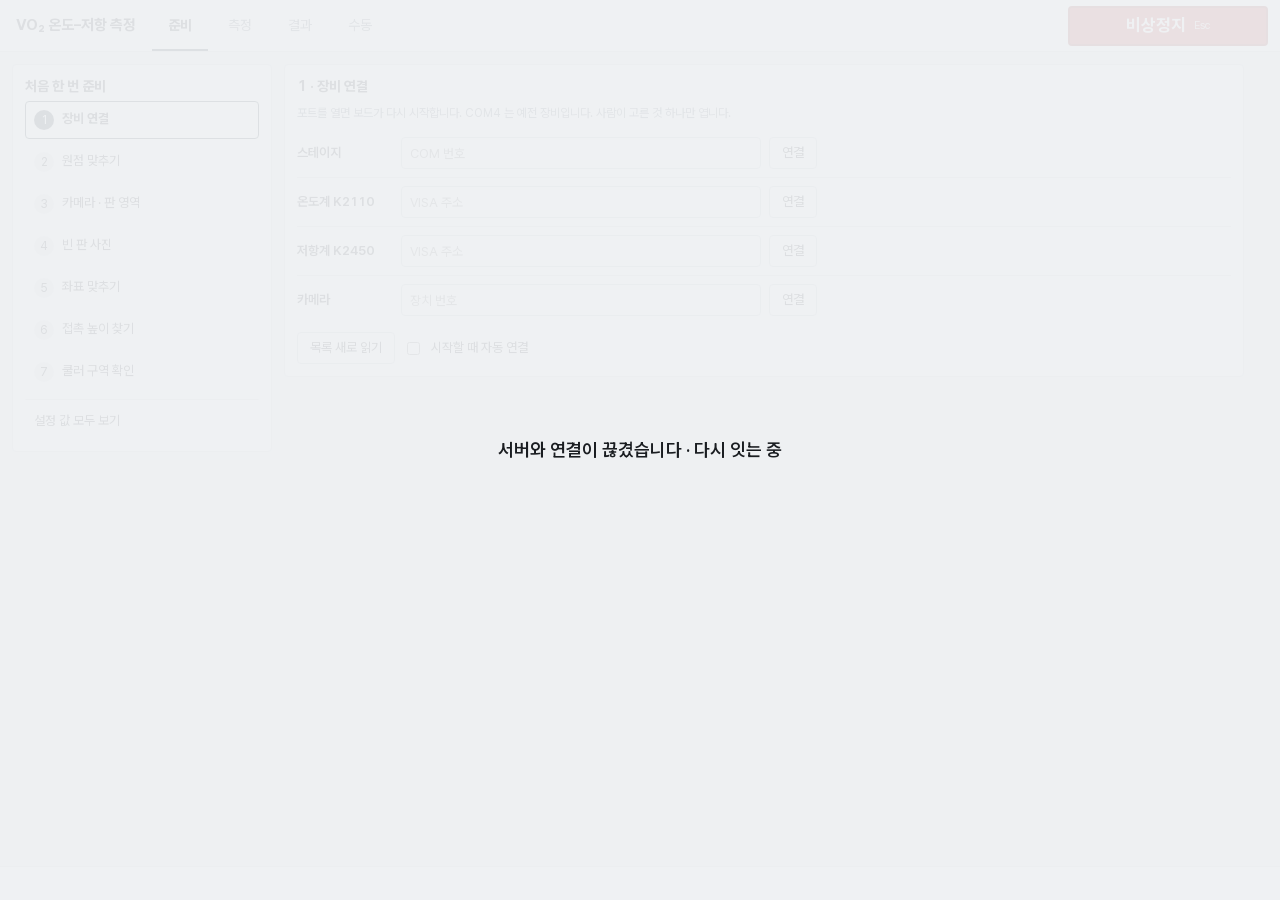
==== ui/index.html @ 4ef0f6b4 "v3 3단계 C: 측정 - 샘플별 이동 · 접촉 · 냉각 · 가열(히트건 한 번 켜고 끔) · 냉각 · 저장, 건너뛰기 · 끝나면 멈춤 · 중지 · 이어서 · 다시 넣기, 한계(v" ====
<!doctype html>
<html lang="ko">
<head>
<meta charset="utf-8">
<title>VO₂ 온도–저항 측정</title>
<meta name="viewport" content="width=device-width, initial-scale=1">
<link rel="stylesheet" href="/ui/app.css">
</head>
<body>
<div id="app">
  <header id="top">
    <div class="brand">VO₂ 온도–저항 측정</div>
    <nav id="tabs">
      <button class="tab on" data-tab="prep">준비</button>
      <button class="tab" data-tab="measure">측정</button>
      <button class="tab" data-tab="results">결과</button>
      <button class="tab" data-tab="manual">수동</button>
    </nav>
    <button id="estop" type="button">비상정지<small>Esc</small></button>
  </header>

  <main id="main">
    <section id="tab-prep" class="pane"></section>
    <section id="tab-measure" class="pane hidden"></section>
    <section id="tab-results" class="pane hidden"></section>
    <section id="tab-manual" class="pane hidden"></section>
  </main>

  <div id="alarms"></div>
  <footer id="status"></footer>
  <div id="toast" class="hidden"></div>
  <div id="offline" class="hidden">서버와 연결이 끊겼습니다 · 다시 잇는 중</div>
  <div id="dlg" class="hidden"></div>
</div>
<script src="/ui/core.js"></script>
<script src="/ui/jog.js"></script>
<script src="/ui/graph.js"></script>
<script src="/ui/prep.js"></script>
<script src="/ui/manual.js"></script>
<script src="/ui/measure.js"></script>
<script src="/ui/results.js"></script>
<script src="/ui/settings.js"></script>
<script src="/ui/app.js"></script>
</body>
</html>
---- ui/app.css ----
/* 샘플 자동 측정 v3 화면. 기준 크기 1280×740(페이지 스크롤 없음). 글꼴은 Pretendard(오프라인 - ui/fonts). 장식 없음.
   규칙: 간격은 4 · 8 · 12 · 16px 만. 패널 안쪽 12px · 패널 사이 12px. 패널 제목 14px 굵게 · 본문 13px · 설명 12px.
   버튼 · 입력 · 숫자 칸은 창이 커져도 늘어나지 않는다. 늘어나는 것은 사진 · 그래프 · 기록 목록 · 표뿐이다(.fill).
   패널은 내용 높이만큼만(위에서부터 채움). 사진 밖 남는 자리는 패널 바탕색 그대로다. */
@font-face { font-family: "Pretendard"; src: url("/ui/fonts/PretendardVariable.woff2") format("woff2-variations"); font-weight: 100 900; font-display: swap; }
:root {
  --bg: #EEF0F2; --panel: #FFFFFF; --line: #D5D9DE; --ink: #1A1D21; --ink2: #5B636D; --btn-line: #C4CAD1; --dark: #1F2A37;
  --ok-dot: #1F9D5C; --ok-ink: #146C43; --warn-bg: #FFF1CC; --warn-ink: #7A4F00; --warn-dot: #D99A00; --err-ink: #B42318; --err-bg: #FDECEA; --off-dot: #9AA1A9;
  --estop: #C62828; --estop-line: #8E1B16;
}
* { box-sizing: border-box; }
html, body { margin: 0; height: 100%; overflow: hidden; background: var(--bg); color: var(--ink);
  font-family: "Pretendard", "맑은 고딕", "Malgun Gothic", sans-serif; font-size: 13px; line-height: 1.4; font-variant-numeric: tabular-nums; }
.hidden { display: none !important; }
button, input, select { font: inherit; color: inherit; }
.small { font-size: 12px; color: var(--ink2); }
.mono { font-family: Consolas, "맑은 고딕", monospace; }
.nowrap { white-space: nowrap; overflow: hidden; text-overflow: ellipsis; min-width: 0; }

#app { display: grid; grid-template-rows: 52px minmax(0, 1fr) auto 34px; height: 100vh; min-width: 1280px; position: relative; }

/* ---- 위 띠 ---- */
#top { display: flex; align-items: center; gap: 16px; padding: 0 12px 0 16px; background: #fff; border-bottom: 1px solid var(--line); }
.brand { font-size: 15px; font-weight: 700; white-space: nowrap; }
#tabs { display: flex; gap: 4px; align-self: stretch; }
.tab { border: 0; border-top: 2px solid transparent; border-bottom: 2px solid transparent; background: none; padding: 0 16px; font-size: 14px; color: var(--ink2); cursor: pointer; }
.tab.on { font-weight: 700; color: var(--ink); border-bottom-color: var(--dark); }
#estop { margin-left: auto; width: 200px; height: 40px; background: var(--estop); border: 2px solid var(--estop-line); color: #fff; font-size: 17px; font-weight: 700;
  border-radius: 4px; cursor: pointer; display: flex; align-items: center; justify-content: center; gap: 8px; flex: none; }
#estop small { font-size: 11px; font-weight: 400; opacity: .85; }

/* ---- 본문: 탭마다 칸(열)을 정한다. 패널은 내용 높이만큼만, 늘어나는 것만 .fill ---- */
#main { position: relative; min-height: 0; }
.pane { position: absolute; inset: 0; padding: 12px; display: flex; gap: 12px; align-items: flex-start; min-height: 0; overflow: hidden; }
.later { margin: auto; color: var(--ink2); font-size: 14px; }
.panel { background: var(--panel); border: 1px solid var(--line); border-radius: 4px; padding: 12px; display: flex; flex-direction: column; gap: 8px; min-height: 0; min-width: 0; }
.panel > h3, .panel h3 { margin: 0; font-size: 14px; font-weight: 700; flex: none; }
.panel > * { flex: none; }
.panel > .fill { flex: 1 1 0; min-height: 0; }
.fill { align-self: stretch; }
.col { display: flex; flex-direction: column; gap: 12px; min-height: 0; min-width: 0; }
.row { display: flex; align-items: center; gap: 8px; flex: none; }
.row.wrap { flex-wrap: wrap; }
.row.top { align-items: flex-start; }
.grow { flex: 1; min-width: 0; }
.sp { flex: 1; }                                  /* 줄 안에서 남는 폭을 먹는 빈 칸(버튼은 늘어나지 않는다) */

/* ---- 버튼 · 입력(내용에 맞는 폭 - 늘어나지 않는다) ---- */
.btn { height: 32px; padding: 0 12px; background: #fff; border: 1px solid var(--btn-line); border-radius: 4px; cursor: pointer; white-space: nowrap; flex: none; }
.btn:hover:not(:disabled) { border-color: var(--dark); }
.btn.on { background: var(--dark); border-color: var(--dark); color: #fff; }
.btn:disabled, .btn.dis { color: #9AA1A9; background: #F5F6F7; cursor: not-allowed; }
.btn.sm { height: 24px; padding: 0 8px; font-size: 12px; }
input[type=text], input[type=number], select { height: 32px; padding: 0 8px; border: 1px solid var(--btn-line); border-radius: 4px; background: #fff; min-width: 0; flex: none; }
input:disabled { background: #F5F6F7; color: #9AA1A9; }
input.num { width: 64px; text-align: right; }
input.addr { width: 360px; }
input.name { width: 120px; }
label.chk { display: inline-flex; align-items: center; gap: 8px; flex: none; }

/* ---- 상태 표시(점 + 글자). 상태색은 여기에만 쓴다 ---- */
.dot { display: inline-block; width: 8px; height: 8px; border-radius: 4px; background: var(--off-dot); flex: none; }
.dot.ok { background: var(--ok-dot); } .dot.warn { background: var(--warn-dot); } .dot.err { background: var(--err-ink); } .dot.off { background: var(--off-dot); }
.st-ok { color: var(--ok-ink); } .st-warn { color: var(--warn-ink); background: var(--warn-bg); padding: 0 4px; border-radius: 4px; } .st-err { color: var(--err-ink); }
.why { font-size: 12px; color: var(--ink2); }

/* ---- 아래 상태줄 · 경보 띠 ---- */
#status { display: flex; align-items: center; gap: 16px; padding: 0 12px; background: #fff; border-top: 1px solid var(--line); font-size: 12px; white-space: nowrap; overflow: hidden; }
#status .item { display: inline-flex; align-items: center; gap: 8px; }
#status .safety { margin-left: auto; color: var(--ink2); }
#alarms { display: flex; flex-direction: column; }
.alarm { display: flex; align-items: center; gap: 12px; min-height: 32px; padding: 4px 12px; border-top: 1px solid var(--line); }
.alarm.경보 { background: var(--err-bg); color: var(--err-ink); font-weight: 600; }
.alarm.주의 { background: var(--warn-bg); color: var(--warn-ink); }

/* ---- 알림 · 연결 끊김 · 창 ---- */
#toast { position: absolute; left: 50%; bottom: 76px; transform: translateX(-50%); background: #fff; border: 1px solid var(--line); border-radius: 4px; padding: 4px 12px; font-size: 12px; color: var(--ink); z-index: 20; max-width: 760px; }
#offline { position: absolute; inset: 0; background: rgba(238, 240, 242, .92); display: flex; align-items: center; justify-content: center; font-size: 18px; font-weight: 600; z-index: 100; }
#dlg { position: absolute; inset: 0; background: rgba(26, 29, 33, .35); display: flex; align-items: center; justify-content: center; z-index: 50; }
#dlg .box { background: #fff; border: 1px solid var(--line); border-radius: 4px; padding: 16px; width: 420px; max-height: 90%; overflow-y: auto; display: flex; flex-direction: column; gap: 12px; }
#dlg h3 { margin: 0; font-size: 14px; }
.form { display: grid; grid-template-columns: 180px max-content; gap: 8px; align-items: center; }
.form .row { justify-content: flex-end; grid-column: 1 / -1; }
.form h4 { grid-column: 1 / -1; margin: 4px 0 0; font-size: 12px; color: var(--ink2); font-weight: 600; }
.form input[type=number] { width: 96px; text-align: right; }
.form input[type=text] { width: 200px; }

/* ---- 사진 칸: 비율을 지켜 칸에 맞춘다(크기는 JS 가 정한다). 남는 자리는 패널 바탕색 ---- */
.photo-box { position: relative; min-width: 0; min-height: 0; overflow: hidden; }
.photo-in { position: absolute; left: 0; top: 0; }
.photo-in img { width: 100%; height: 100%; display: block; user-select: none; -webkit-user-drag: none; }
.photo-in svg { position: absolute; inset: 0; width: 100%; height: 100%; overflow: visible; }
.photo-note { position: absolute; left: 0; top: 0; padding: 8px 0; color: var(--ink2); }

/* ---- 이동(조그) 부품: 수동 탭과 준비 단계가 같이 쓴다 ---- */
.jog { display: flex; flex-direction: column; gap: 8px; }
.steps { display: flex; gap: 4px; align-items: center; }
.steps .btn { padding: 0 12px; min-width: 44px; }
.jog-body { display: flex; gap: 16px; align-items: flex-start; }
.pad { display: grid; grid-template-columns: repeat(3, 56px); grid-template-rows: repeat(3, 36px); gap: 4px; }
.pad .btn { width: 56px; height: 36px; padding: 0; }
.pad .u { grid-column: 2; grid-row: 1; } .pad .l { grid-column: 1; grid-row: 2; } .pad .r { grid-column: 3; grid-row: 2; } .pad .d { grid-column: 2; grid-row: 3; }
.zcol { display: flex; flex-direction: column; gap: 4px; }
.zcol .btn { width: 128px; height: 36px; padding: 0; }

/* ---- 준비 탭: 왼쪽 단계 목록 260px 고정 · 오른쪽 내용은 최대 960px(사진이 있는 단계는 사진이 남는 폭을 가져간다) ---- */
#prep-list { width: 260px; flex: none; gap: 4px; max-height: 100%; overflow-y: auto; }
.step { display: flex; align-items: flex-start; gap: 8px; padding: 8px; border-radius: 4px; cursor: pointer; border: 1px solid transparent; }
.step:hover { background: #F5F6F7; }
.step.on { border-color: var(--dark); }
.step.on .t { font-weight: 700; }
.step .no { width: 20px; height: 20px; border-radius: 10px; background: #E6E9EC; text-align: center; line-height: 20px; font-size: 12px; flex: none; }
.step.on .no { background: var(--dark); color: #fff; }
.step .txt { min-width: 0; flex: 1; }
.step .sub { font-size: 12px; color: var(--ink2); overflow: hidden; text-overflow: ellipsis; white-space: nowrap; }
.step .done { color: var(--ok-ink); flex: none; }
.step.link { border-top: 1px solid var(--line); border-radius: 0; margin-top: 4px; padding-top: 12px; }
#prep-main { flex: 1; min-width: 0; align-self: stretch; display: flex; min-height: 0; }
.prep-panel { max-width: 960px; width: 100%; align-self: flex-start; max-height: 100%; overflow-y: auto; }
.prep-panel.photo { max-width: none; align-self: stretch; overflow: hidden; }
.split { display: grid; grid-template-columns: minmax(440px, 1fr) 400px; gap: 12px; min-height: 0; }
.split > .photo-box { min-height: 440px; align-self: stretch; }
.split > .ctl { display: flex; flex-direction: column; gap: 12px; min-width: 0; min-height: 0; overflow-y: auto; }
.grp { display: flex; flex-direction: column; gap: 8px; min-width: 0; }
.grp h4 { margin: 0; font-size: 13px; font-weight: 700; }
.ctl .grp { padding-top: 12px; border-top: 1px solid var(--line); }
.ctl .grp:first-child { padding-top: 0; border-top: 0; }
.two { display: grid; grid-template-columns: repeat(2, minmax(0, 460px)); gap: 16px; padding-top: 12px; border-top: 1px solid var(--line); }
.axname { width: 48px; flex: none; }
.photo-in { touch-action: none; }
.mag { position: absolute; top: 8px; right: 8px; width: 200px; height: 200px; background: #fff no-repeat center / 200px 200px; border: 1px solid var(--dark); border-radius: 4px; pointer-events: none; }
.mag.left { right: auto; left: 8px; }
.mag .cross-h { position: absolute; left: 0; right: 0; top: 50%; height: 1px; background: var(--dark); }
.mag .cross-v { position: absolute; top: 0; bottom: 0; left: 50%; width: 1px; background: var(--dark); }
.exlist { display: flex; flex-direction: column; gap: 4px; }
.cgrid { display: grid; grid-template-columns: repeat(3, 96px); gap: 4px; }
.btn.ccell { width: 96px; height: 64px; padding: 0; font-size: 14px; }
.fakebox { display: flex; flex-direction: column; align-items: flex-start; gap: 8px; margin-top: 4px; padding-top: 12px; border-top: 1px solid var(--line); }
.devrow { display: grid; grid-template-columns: 96px 360px max-content minmax(0, 1fr); gap: 8px; align-items: center; padding: 8px 0; border-top: 1px solid var(--line); }
.devrow:first-of-type { border-top: 0; }
.devrow .name { font-weight: 600; }
.devrow .resp { font-size: 12px; color: var(--ink2); min-width: 0; overflow: hidden; text-overflow: ellipsis; white-space: nowrap; }
.devrow .stt { display: flex; align-items: center; gap: 8px; }

/* ---- 수동 탭: 왼쪽(카메라 · 이동) 440~640 / 가운데(수동 측정 · 릴레이 시험) 400 고정 / 오른쪽(직접 명령) 나머지(340 이상) ---- */
#tab-manual { display: grid; grid-template-columns: minmax(440px, 640px) 400px minmax(340px, 1fr); grid-template-rows: minmax(0, 1fr); align-items: start; }
#man-left { align-self: stretch; }
#man-cam { flex: 0 1 auto; }
#man-move { flex: none; }
#preview-box { aspect-ratio: 4 / 3; width: 100%; flex: 0 1 auto; min-height: 120px; }
.big { font-size: 22px; font-weight: 700; width: 150px; flex: none; }
.reading { display: flex; align-items: center; gap: 12px; }
.reading .lbl { width: 88px; color: var(--ink2); font-size: 12px; flex: none; }
.relays { display: grid; grid-template-columns: repeat(3, 96px); gap: 4px; }
.relays .btn { width: 96px; height: 40px; padding: 0; }
#man-right { align-self: stretch; }
#cmd-log { overflow-y: auto; background: #F7F8F9; border: 1px solid var(--line); border-radius: 4px; padding: 8px; font-family: Consolas, "맑은 고딕", monospace; font-size: 12px; white-space: pre-wrap; word-break: break-all; }
#cmd-log .tx { color: var(--ink2); } #cmd-log .rx { color: var(--ink); } #cmd-log .er { color: var(--err-ink); }
.quick { display: flex; flex-wrap: wrap; gap: 4px; }
.quick .btn { height: 28px; font-size: 12px; padding: 0 8px; }
#man-right select { width: 160px; }

/* ---- 측정 탭: 왼쪽 "판"(사진 + 순서 표, 남는 폭을 가져간다) / 오른쪽 "샘플"(440~560px) ---- */
#tab-measure { display: grid; grid-template-columns: minmax(732px, 1fr) minmax(440px, 560px); grid-template-rows: minmax(0, 1fr); }
.plate-body { display: flex; gap: 12px; align-items: flex-start; min-width: 0; overflow: hidden; }
.plate-photo { flex: none; cursor: pointer; }
.order { flex: 0 1 300px; min-width: 240px; display: flex; flex-direction: column; gap: 8px; min-height: 0; }
.order > .fill { flex: 1 1 0; min-height: 0; }
.tscroll { overflow-y: auto; border: 1px solid var(--line); border-radius: 4px; }
table.tb { width: 100%; border-collapse: collapse; font-size: 13px; }
table.tb th { position: sticky; top: 0; background: #F5F6F7; text-align: left; font-weight: 600; font-size: 12px; color: var(--ink2); padding: 4px 8px; border-bottom: 1px solid var(--line); white-space: nowrap; }
table.tb td { padding: 4px 8px; border-bottom: 1px solid #ECEEF0; white-space: nowrap; overflow: hidden; text-overflow: ellipsis; max-width: 160px; }
table.tb td.num, table.tb th.num { text-align: right; }
table.tb tr { cursor: pointer; }
table.tb tr:hover td { background: #F7F8F9; }
table.tb tr.sel td { background: #E9EDF1; font-weight: 600; }
table.tb tr.out td { color: #9AA1A9; }
table.tb td.ord { width: 40px; color: var(--ink2); }
table.tb td input.name { height: 24px; width: 96px; }
.gate a { color: var(--ink); font-weight: 600; }
.band { display: grid; grid-template-columns: repeat(6, 1fr); gap: 4px; }
.band .cell { position: relative; height: 24px; border: 1px solid var(--line); border-radius: 4px; overflow: hidden; display: flex; align-items: center; justify-content: center; font-size: 12px; color: var(--ink2); background: #fff; }
.band .cell i { position: absolute; left: 0; top: 0; bottom: 0; width: 0; background: #D5DBE2; }
.band .cell span { position: relative; }
.band .cell.done { color: var(--ink); }
.band .cell.now { border-color: var(--dark); color: var(--ink); font-weight: 700; }
.line1 { min-height: 18px; }
.vals { display: grid; grid-template-columns: 1fr 1fr; gap: 8px; }
.vals > div { display: flex; flex-direction: column; gap: 4px; }
.val { font-size: 26px; font-weight: 700; line-height: 1.2; }
.gwrap { position: relative; min-height: 120px; }
.graph { position: absolute; inset: 0; display: flex; flex-direction: column; gap: 4px; }
.g-read { flex: none; height: 16px; font-size: 12px; color: var(--ink2); white-space: nowrap; overflow: hidden; text-overflow: ellipsis; }
.g-box { flex: 1 1 0; min-height: 0; min-width: 0; overflow: hidden; }
.g-box svg { display: block; }
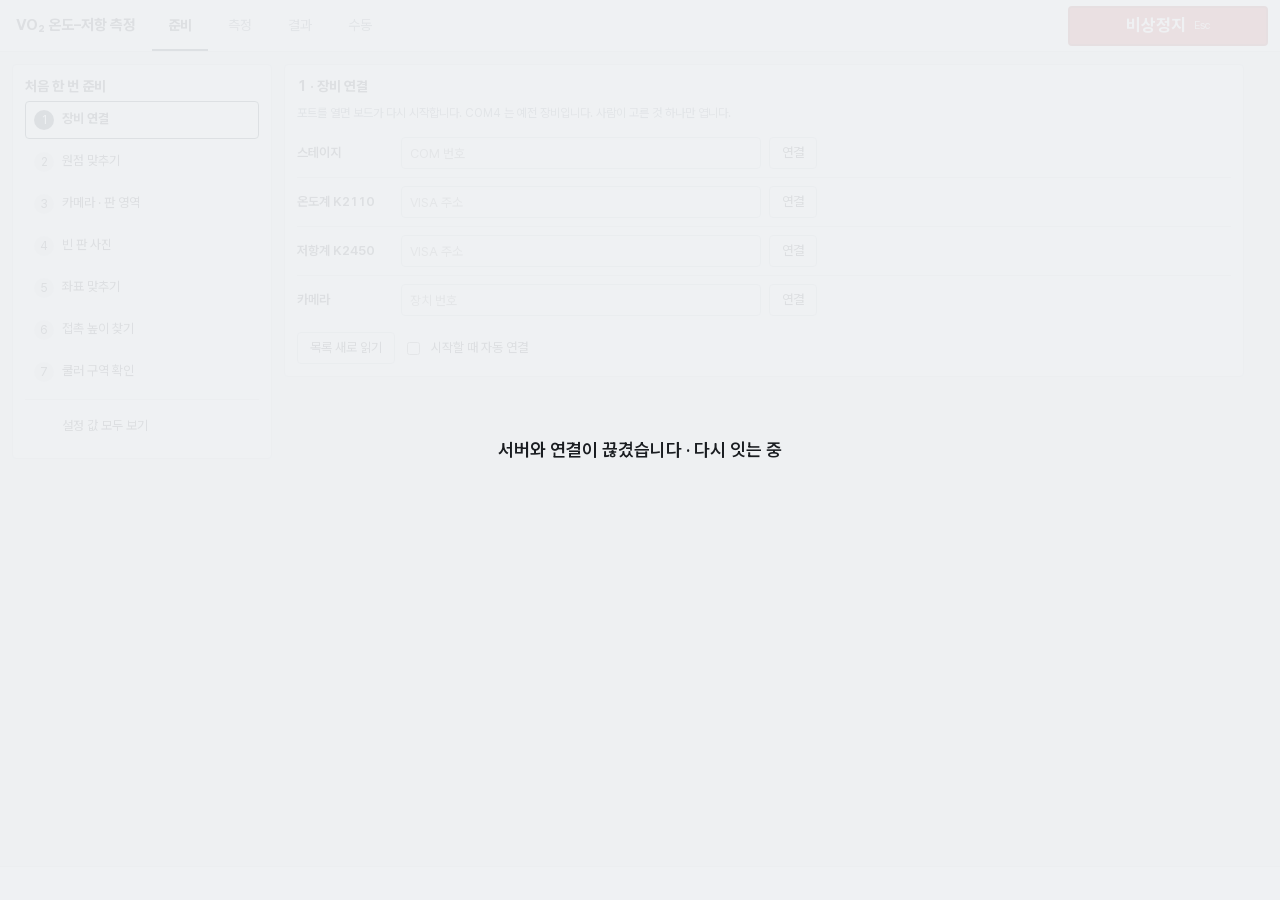
==== commit 6e60014b: "v3 화면 확인에서 나온 것 고침: 그래프 이름표 · 측정 탭 따라가기와 칸 폭 · 조건 창 · 다시 잰 파일 이름 · 준비 탭 배치 · 수동 탭 보정 보기 · 결과 탭 · 비상정" ====
--- a/ui/index.html
+++ b/ui/index.html
@@ -4,6 +4,7 @@
 <meta charset="utf-8">
 <title>VO₂ 온도–저항 측정</title>
 <meta name="viewport" content="width=device-width, initial-scale=1">
+<link rel="icon" href="data:,">
 <link rel="stylesheet" href="/ui/app.css">
 </head>
 <body>
--- a/ui/app.css
+++ b/ui/app.css
@@ -42,6 +42,7 @@
 .row { display: flex; align-items: center; gap: 8px; flex: none; }
 .row.wrap { flex-wrap: wrap; }
 .row.top { align-items: flex-start; }
+.row.hd { min-height: 32px; }                     /* 패널 제목 줄: 버튼이 생기거나 없어져도 높이가 같다 */
 .grow { flex: 1; min-width: 0; }
 .sp { flex: 1; }                                  /* 줄 안에서 남는 폭을 먹는 빈 칸(버튼은 늘어나지 않는다) */
 
@@ -63,6 +64,7 @@
 .dot.ok { background: var(--ok-dot); } .dot.warn { background: var(--warn-dot); } .dot.err { background: var(--err-ink); } .dot.off { background: var(--off-dot); }
 .st-ok { color: var(--ok-ink); } .st-warn { color: var(--warn-ink); background: var(--warn-bg); padding: 0 4px; border-radius: 4px; } .st-err { color: var(--err-ink); }
 .why { font-size: 12px; color: var(--ink2); }
+.why.line { line-height: 16px; min-height: 16px; white-space: nowrap; overflow: hidden; text-overflow: ellipsis; }   /* 항상 한 줄 높이(글이 생겨도 아래가 밀리지 않는다) */
 
 /* ---- 아래 상태줄 · 경보 띠 ---- */
 #status { display: flex; align-items: center; gap: 16px; padding: 0 12px; background: #fff; border-top: 1px solid var(--line); font-size: 12px; white-space: nowrap; overflow: hidden; }
@@ -77,13 +79,19 @@
 #toast { position: absolute; left: 50%; bottom: 76px; transform: translateX(-50%); background: #fff; border: 1px solid var(--line); border-radius: 4px; padding: 4px 12px; font-size: 12px; color: var(--ink); z-index: 20; max-width: 760px; }
 #offline { position: absolute; inset: 0; background: rgba(238, 240, 242, .92); display: flex; align-items: center; justify-content: center; font-size: 18px; font-weight: 600; z-index: 100; }
 #dlg { position: absolute; inset: 0; background: rgba(26, 29, 33, .35); display: flex; align-items: center; justify-content: center; z-index: 50; }
-#dlg .box { background: #fff; border: 1px solid var(--line); border-radius: 4px; padding: 16px; width: 420px; max-height: 90%; overflow-y: auto; display: flex; flex-direction: column; gap: 12px; }
-#dlg h3 { margin: 0; font-size: 14px; }
-.form { display: grid; grid-template-columns: 180px max-content; gap: 8px; align-items: center; }
-.form .row { justify-content: flex-end; grid-column: 1 / -1; }
+/* 창: 높이는 화면 높이 − 80px 까지. 넘치면 내용(.dlg-body)만 안에서 스크롤하고, 아래 버튼 줄(.dlg-foot)은 항상 보인다 */
+#dlg .box { background: #fff; border: 1px solid var(--line); border-radius: 4px; padding: 16px; min-width: 320px; max-width: calc(100% - 32px); max-height: calc(100vh - 80px);
+  display: flex; flex-direction: column; gap: 12px; overflow: hidden; }
+#dlg h3 { margin: 0; font-size: 14px; flex: none; }
+.dlg-body { flex: 0 1 auto; min-height: 0; overflow-y: auto; }
+.dlg-foot { flex: none; display: flex; justify-content: flex-end; gap: 8px; padding-top: 12px; border-top: 1px solid var(--line); }
+.form { display: grid; grid-template-columns: 180px max-content; gap: 8px; align-items: center; align-content: start; }
 .form h4 { grid-column: 1 / -1; margin: 4px 0 0; font-size: 12px; color: var(--ink2); font-weight: 600; }
+.form h4:first-child { margin-top: 0; }
 .form input[type=number] { width: 96px; text-align: right; }
-.form input[type=text] { width: 200px; }
+.form input[type=text] { width: 240px; }
+.form2 { display: grid; grid-template-columns: max-content max-content; gap: 16px; align-items: start; }      /* 두 칸짜리 창 */
+.form2 > .form + .form { padding-left: 16px; border-left: 1px solid var(--line); }
 
 /* ---- 사진 칸: 비율을 지켜 칸에 맞춘다(크기는 JS 가 정한다). 남는 자리는 패널 바탕색 ---- */
 .photo-box { position: relative; min-width: 0; min-height: 0; overflow: hidden; }
@@ -114,13 +122,21 @@
 .step .txt { min-width: 0; flex: 1; }
 .step .sub { font-size: 12px; color: var(--ink2); overflow: hidden; text-overflow: ellipsis; white-space: nowrap; }
 .step .done { color: var(--ok-ink); flex: none; }
-.step.link { border-top: 1px solid var(--line); border-radius: 0; margin-top: 4px; padding-top: 12px; }
+.step .no.blank, .step.on .no.blank { background: none; }          /* 번호 없는 항목(설정 값 모두 보기): 글 자리와 고른 모양은 단계 항목과 같다 */
+.sep { border-top: 1px solid var(--line); margin: 4px 0; }
 #prep-main { flex: 1; min-width: 0; align-self: stretch; display: flex; min-height: 0; }
 .prep-panel { max-width: 960px; width: 100%; align-self: flex-start; max-height: 100%; overflow-y: auto; }
 .prep-panel.photo { max-width: none; align-self: stretch; overflow: hidden; }
-.split { display: grid; grid-template-columns: minmax(440px, 1fr) 400px; gap: 12px; min-height: 0; }
-.split > .photo-box { min-height: 440px; align-self: stretch; }
-.split > .ctl { display: flex; flex-direction: column; gap: 12px; min-width: 0; min-height: 0; overflow-y: auto; }
+/* 사진 + 조작 칸: 조작 칸(400px)은 사진 바로 오른쪽(16px). 사진 칸의 폭은 JS(photoSplit)가 "사진이 차지하는 폭"으로 정한다.
+   조작 칸이 화면 높이를 넘치면 그 칸 안에서만 스크롤한다. 남는 자리는 조작 칸 오른쪽(패널 바탕색). */
+.split { display: flex; gap: 16px; align-items: stretch; min-height: 0; min-width: 0; }
+.split > .photo-box { flex: none; width: 440px; }
+.split > .ctl { flex: none; width: 400px; display: flex; flex-direction: column; gap: 12px; min-height: 0; overflow-y: auto; padding-right: 4px; }
+.ctl > * { flex: none; }
+table.ctab { width: 240px; }                                         /* 꼭짓점 자리 표(꼭짓점 · X · Y) */
+table.ctab th { position: static; }
+table.ctab tr { cursor: default; }
+table.ctab tr:hover td { background: none; }
 .grp { display: flex; flex-direction: column; gap: 8px; min-width: 0; }
 .grp h4 { margin: 0; font-size: 13px; font-weight: 700; }
 .ctl .grp { padding-top: 12px; border-top: 1px solid var(--line); }
@@ -160,11 +176,14 @@
 .quick .btn { height: 28px; font-size: 12px; padding: 0 8px; }
 #man-right select { width: 160px; }
 
-/* ---- 측정 탭: 왼쪽 "판"(사진 + 순서 표, 남는 폭을 가져간다) / 오른쪽 "샘플"(440~560px) ---- */
-#tab-measure { display: grid; grid-template-columns: minmax(732px, 1fr) minmax(440px, 560px); grid-template-rows: minmax(0, 1fr); }
+/* ---- 측정 탭: 왼쪽 "판"은 내용에 맞춘 폭(판 사진 한 변 + 12 + 순서 표 260 + 안쪽 여백 - JS layoutPlate 가 정한다) /
+        오른쪽 "샘플"(그래프)이 남는 폭을 전부 가져간다(440px 이상) ---- */
+#tab-measure { display: grid; grid-template-columns: max-content minmax(440px, 1fr); grid-template-rows: minmax(0, 1fr); }
+#ms-left { width: 786px; }
 .plate-body { display: flex; gap: 12px; align-items: flex-start; min-width: 0; overflow: hidden; }
 .plate-photo { flex: none; cursor: pointer; }
-.order { flex: 0 1 300px; min-width: 240px; display: flex; flex-direction: column; gap: 8px; min-height: 0; }
+.order { flex: none; width: 260px; display: flex; flex-direction: column; gap: 8px; min-height: 0; }
+.gate { line-height: 16px; min-height: 16px; white-space: nowrap; overflow: hidden; text-overflow: ellipsis; }      /* 글이 없어도 한 줄 높이(사진이 밀리지 않게) */
 .order > .fill { flex: 1 1 0; min-height: 0; }
 .tscroll { overflow-y: auto; border: 1px solid var(--line); border-radius: 4px; }
 table.tb { width: 100%; border-collapse: collapse; font-size: 13px; }
@@ -186,10 +205,40 @@
 .band .cell.now { border-color: var(--dark); color: var(--ink); font-weight: 700; }
 .line1 { min-height: 18px; }
 .vals { display: grid; grid-template-columns: 1fr 1fr; gap: 8px; }
-.vals > div { display: flex; flex-direction: column; gap: 4px; }
+.vals > div { display: flex; flex-direction: column; gap: 4px; min-width: 0; }
+.vals .small { white-space: nowrap; overflow: hidden; text-overflow: ellipsis; }
 .val { font-size: 26px; font-weight: 700; line-height: 1.2; }
 .gwrap { position: relative; min-height: 120px; }
 .graph { position: absolute; inset: 0; display: flex; flex-direction: column; gap: 4px; }
 .g-read { flex: none; height: 16px; font-size: 12px; color: var(--ink2); white-space: nowrap; overflow: hidden; text-overflow: ellipsis; }
 .g-box { flex: 1 1 0; min-height: 0; min-width: 0; overflow: hidden; }
 .g-box svg { display: block; }
+
+/* ---- 결과 탭: 왼쪽 230 / 가운데(그래프 · 표, 늘어남) / 오른쪽 270 ---- */
+#tab-results { display: grid; grid-template-columns: 230px minmax(0, 1fr) 270px; grid-template-rows: minmax(0, 1fr); }
+.reclist { overflow-y: auto; border: 1px solid var(--line); border-radius: 4px; min-height: 80px; }
+.rec { padding: 4px 8px; cursor: pointer; border-bottom: 1px solid #ECEEF0; white-space: nowrap; overflow: hidden; text-overflow: ellipsis; }
+.rec:hover { background: #F7F8F9; }
+.rec.on { background: #E9EDF1; font-weight: 600; }
+.h4 { margin: 4px 0 0; font-size: 13px; font-weight: 700; }
+.picklist { display: flex; flex-direction: column; gap: 4px; max-height: 40%; overflow-y: auto; }
+.rtable { max-height: 34%; }
+.colwrap { display: flex; flex-direction: column; min-height: 0; min-width: 0; }      /* 칸: 안의 패널은 내용 높이만큼만, 화면을 넘치면 패널 안에서 스크롤 */
+.colwrap > .panel { flex: 0 1 auto; min-height: 0; overflow-y: auto; }
+#rs-right h3 { margin-top: 4px; }
+#rs-right h3:first-child { margin-top: 0; }
+.swatch { display: inline-block; width: 12px; height: 0; border-top: 2px solid var(--ink); margin-right: 4px; vertical-align: middle; flex: none; }   /* 그래프 선 색의 짧은 선 */
+.path { word-break: break-all; }
+.flist { max-height: 106px; line-height: 16px; overflow-y: auto; font-size: 12px; font-family: Consolas, "맑은 고딕", monospace; border: 1px solid var(--line); border-radius: 4px; padding: 4px 8px; }   /* 6줄 */
+.kv { display: grid; grid-template-columns: max-content 1fr; gap: 4px 12px; align-items: baseline; }
+
+/* ---- 설정 값 모두 보기 ---- */
+.setbody { display: flex; flex-direction: column; gap: 16px; }
+table.settb td { cursor: default; max-width: none; }
+table.settb tr:hover td { background: none; }
+td.setname { width: 380px; white-space: normal; }
+td.setval { width: 380px; }
+td.setunit { width: 80px; }
+input.setnum { width: 120px; text-align: right; }
+input.settext { width: 360px; }
+.vfy { margin-left: 8px; font-size: 12px; }
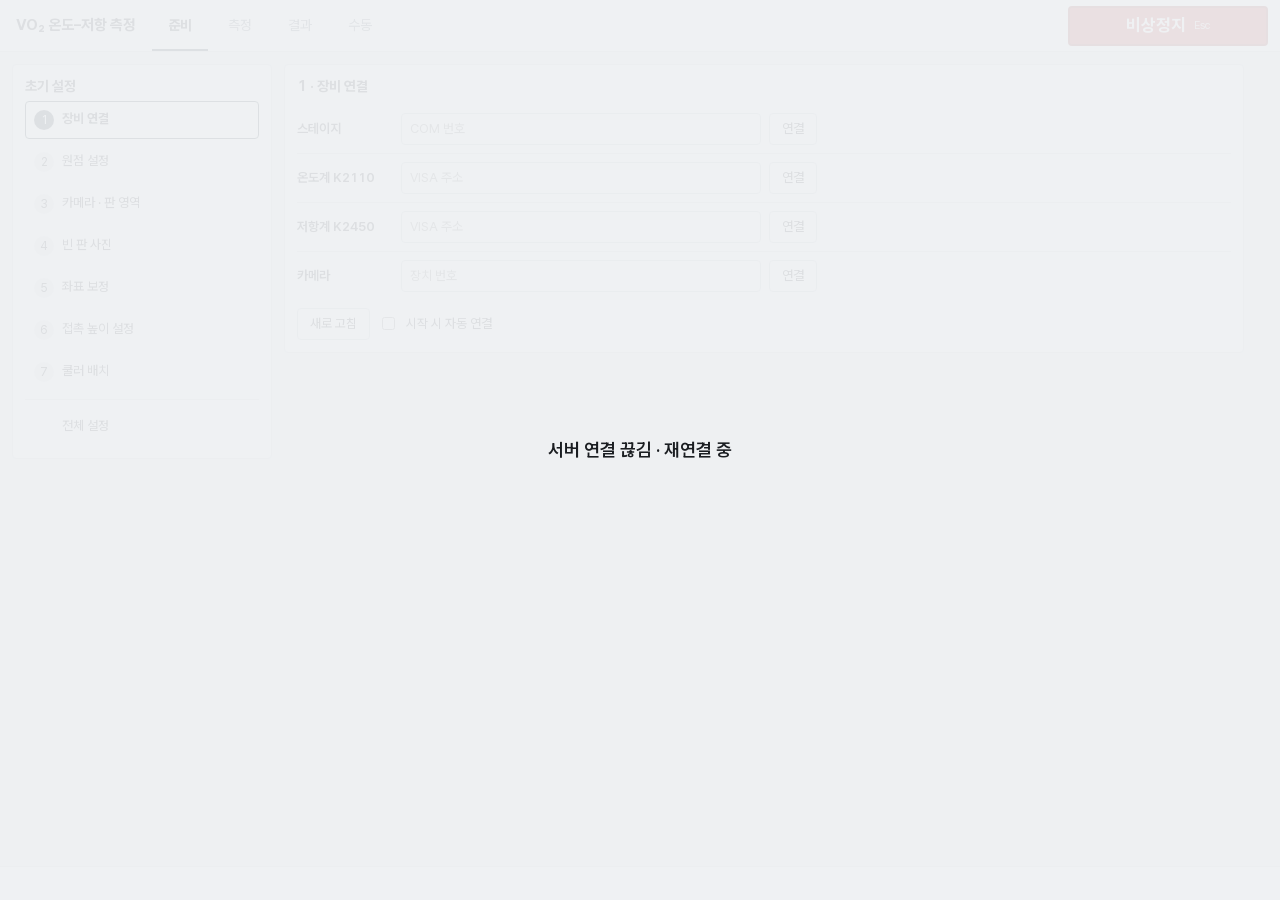
==== commit 72d9e316: "v3 화면 문구를 개조식 · 전문 용어로 통일 동작은 그대로, 글만 고쳤다(ui/*.js · app/ 의 거절 이유 · 경보 · 진행 글 · 설정 이름). - 말투: "~습니다 ·" ====
--- a/ui/index.html
+++ b/ui/index.html
@@ -30,7 +30,7 @@
   <div id="alarms"></div>
   <footer id="status"></footer>
   <div id="toast" class="hidden"></div>
-  <div id="offline" class="hidden">서버와 연결이 끊겼습니다 · 다시 잇는 중</div>
+  <div id="offline" class="hidden">서버 연결 끊김 · 재연결 중</div>
   <div id="dlg" class="hidden"></div>
 </div>
 <script src="/ui/core.js"></script>
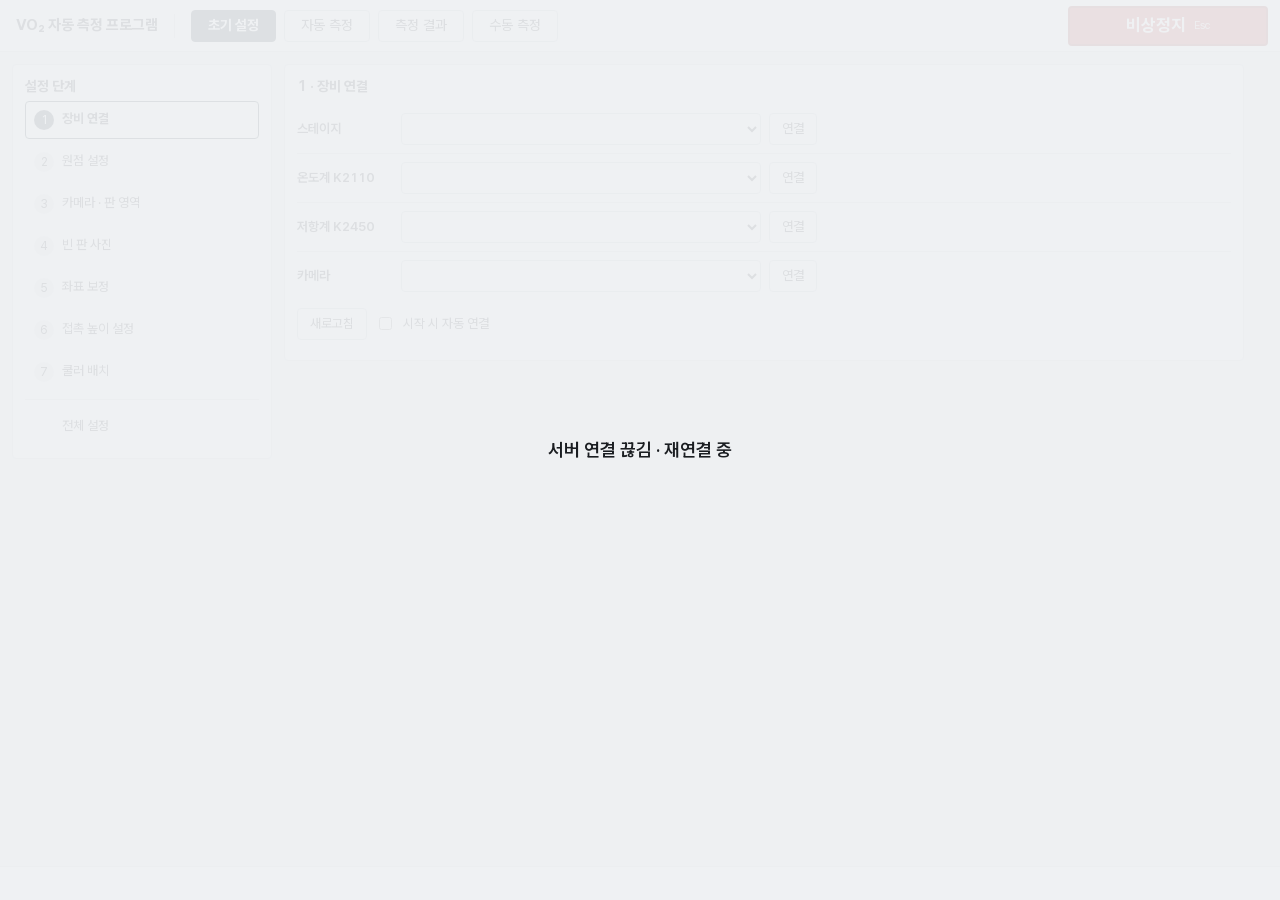
==== commit 2ea48d12: "v3 이름 · 메뉴 · 장비 선택 상자 · 설정 설명 · 비상정지 on/off 버튼 1. 프로그램 이름: 창 제목 · 왼쪽 위 제목 · README 를 "VO₂ 자동 측정 프로그램" ====
--- a/ui/index.html
+++ b/ui/index.html
@@ -2,7 +2,7 @@
 <html lang="ko">
 <head>
 <meta charset="utf-8">
-<title>VO₂ 온도–저항 측정</title>
+<title>VO₂ 자동 측정 프로그램</title>
 <meta name="viewport" content="width=device-width, initial-scale=1">
 <link rel="icon" href="data:,">
 <link rel="stylesheet" href="/ui/app.css">
@@ -10,15 +10,17 @@
 <body>
 <div id="app">
   <header id="top">
-    <div class="brand">VO₂ 온도–저항 측정</div>
+    <div class="brand">VO₂ 자동 측정 프로그램</div>
+    <span class="brand-sep"></span>
     <nav id="tabs">
-      <button class="tab on" data-tab="prep">준비</button>
-      <button class="tab" data-tab="measure">측정</button>
-      <button class="tab" data-tab="results">결과</button>
-      <button class="tab" data-tab="manual">수동</button>
+      <button class="tab on" type="button" data-tab="prep">초기 설정</button>
+      <button class="tab" type="button" data-tab="measure">자동 측정</button>
+      <button class="tab" type="button" data-tab="results">측정 결과</button>
+      <button class="tab" type="button" data-tab="manual">수동 측정</button>
     </nav>
     <button id="estop" type="button">비상정지<small>Esc</small></button>
   </header>
+  <div id="estop-band" class="hidden">비상정지 중 · 이동 · 릴레이 · 측정 불가</div>
 
   <main id="main">
     <section id="tab-prep" class="pane"></section>
@@ -32,6 +34,8 @@
   <div id="toast" class="hidden"></div>
   <div id="offline" class="hidden">서버 연결 끊김 · 재연결 중</div>
   <div id="dlg" class="hidden"></div>
+  <div id="confirm" class="hidden"></div>
+  <div id="tip" class="hidden"></div>
 </div>
 <script src="/ui/core.js"></script>
 <script src="/ui/jog.js"></script>
--- a/ui/app.css
+++ b/ui/app.css
@@ -1,4 +1,4 @@
-/* 샘플 자동 측정 v3 화면. 기준 크기 1280×740(페이지 스크롤 없음). 글꼴은 Pretendard(오프라인 - ui/fonts). 장식 없음.
+/* VO₂ 자동 측정 프로그램 화면. 기준 크기 1280×740(페이지 스크롤 없음). 글꼴은 Pretendard(오프라인 - ui/fonts). 장식 없음.
    규칙: 간격은 4 · 8 · 12 · 16px 만. 패널 안쪽 12px · 패널 사이 12px. 패널 제목 14px 굵게 · 본문 13px · 설명 12px.
    버튼 · 입력 · 숫자 칸은 창이 커져도 늘어나지 않는다. 늘어나는 것은 사진 · 그래프 · 기록 목록 · 표뿐이다(.fill).
    패널은 내용 높이만큼만(위에서부터 채움). 사진 밖 남는 자리는 패널 바탕색 그대로다. */
@@ -17,17 +17,26 @@
 .mono { font-family: Consolas, "맑은 고딕", monospace; }
 .nowrap { white-space: nowrap; overflow: hidden; text-overflow: ellipsis; min-width: 0; }
 
-#app { display: grid; grid-template-rows: 52px minmax(0, 1fr) auto 34px; height: 100vh; min-width: 1280px; position: relative; }
-
-/* ---- 위 띠 ---- */
+/* 줄: 위 띠 52 / 비상정지 띠(정지 중에만) / 본문 / 경보 띠(있을 때만) / 상태줄 34. 줄 번호를 정해 둔다(숨긴 줄이 있어도 자리가 바뀌지 않게) */
+#app { display: grid; grid-template-rows: 52px auto minmax(0, 1fr) auto 34px; height: 100vh; min-width: 1280px; position: relative; }
+#top { grid-row: 1; } #estop-band { grid-row: 2; } #main { grid-row: 3; } #alarms { grid-row: 4; } #status { grid-row: 5; }
+
+/* ---- 위 띠: 제목 | 세로 구분선 | 메뉴(버튼 모양 - 고른 메뉴는 바탕을 채운다) … 비상정지 ---- */
 #top { display: flex; align-items: center; gap: 16px; padding: 0 12px 0 16px; background: #fff; border-bottom: 1px solid var(--line); }
-.brand { font-size: 15px; font-weight: 700; white-space: nowrap; }
-#tabs { display: flex; gap: 4px; align-self: stretch; }
-.tab { border: 0; border-top: 2px solid transparent; border-bottom: 2px solid transparent; background: none; padding: 0 16px; font-size: 14px; color: var(--ink2); cursor: pointer; }
-.tab.on { font-weight: 700; color: var(--ink); border-bottom-color: var(--dark); }
+.brand { font-size: 15px; font-weight: 700; white-space: nowrap; flex: none; }
+.brand-sep { width: 1px; height: 24px; background: var(--line); flex: none; }
+#tabs { display: flex; gap: 8px; align-items: center; flex: none; }
+.tab { height: 32px; padding: 0 16px; border: 1px solid var(--btn-line); border-radius: 4px; background: #fff; font-size: 14px; color: var(--ink); cursor: pointer; white-space: nowrap; }
+.tab:hover { border-color: var(--dark); }
+.tab.on { background: var(--dark); border-color: var(--dark); color: #fff; font-weight: 700; }
+/* 비상정지 버튼: 평소 = 빨간 [비상정지 Esc] / 정지 중 = 눌린 모양의 [비상정지 중 · 해제](밝은 바탕 · 빨간 테두리 · 안쪽 그림자) */
 #estop { margin-left: auto; width: 200px; height: 40px; background: var(--estop); border: 2px solid var(--estop-line); color: #fff; font-size: 17px; font-weight: 700;
   border-radius: 4px; cursor: pointer; display: flex; align-items: center; justify-content: center; gap: 8px; flex: none; }
 #estop small { font-size: 11px; font-weight: 400; opacity: .85; }
+#estop.locked { background: var(--err-bg); color: var(--err-ink); border-color: var(--estop); font-size: 15px; box-shadow: inset 0 3px 6px rgba(142, 27, 22, .35); }
+#estop.locked.hold { color: #9AA1A9; cursor: not-allowed; }                 /* 정지 직후 2초: 해제를 받지 않는다(꺼진 모양) */
+/* 비상정지 띠: 위 띠 바로 아래(버튼 자리가 움직이지 않게). 정지 중에만 보인다 */
+#estop-band { min-height: 32px; display: flex; align-items: center; justify-content: center; padding: 4px 12px; background: var(--estop); color: #fff; font-weight: 700; font-size: 14px; }
 
 /* ---- 본문: 탭마다 칸(열)을 정한다. 패널은 내용 높이만큼만, 늘어나는 것만 .fill ---- */
 #main { position: relative; min-height: 0; }
@@ -53,9 +62,9 @@
 .btn:disabled, .btn.dis { color: #9AA1A9; background: #F5F6F7; cursor: not-allowed; }
 .btn.sm { height: 24px; padding: 0 8px; font-size: 12px; }
 input[type=text], input[type=number], select { height: 32px; padding: 0 8px; border: 1px solid var(--btn-line); border-radius: 4px; background: #fff; min-width: 0; flex: none; }
-input:disabled { background: #F5F6F7; color: #9AA1A9; }
+input:disabled, select:disabled { background: #F5F6F7; color: #9AA1A9; }
 input.num { width: 64px; text-align: right; }
-input.addr { width: 360px; }
+select.addr { width: 360px; }
 input.name { width: 120px; }
 label.chk { display: inline-flex; align-items: center; gap: 8px; flex: none; }
 
@@ -83,6 +92,17 @@
 #dlg .box { background: #fff; border: 1px solid var(--line); border-radius: 4px; padding: 16px; min-width: 320px; max-width: calc(100% - 32px); max-height: calc(100vh - 80px);
   display: flex; flex-direction: column; gap: 12px; overflow: hidden; }
 #dlg h3 { margin: 0; font-size: 14px; flex: none; }
+/* 확인 창(비상정지 해제 하나에만 쓴다): 다른 창 위에 뜬다 */
+#confirm { position: absolute; inset: 0; background: rgba(26, 29, 33, .35); display: flex; align-items: center; justify-content: center; z-index: 60; }
+#confirm .box { background: #fff; border: 1px solid var(--line); border-radius: 4px; padding: 16px; min-width: 280px; display: flex; flex-direction: column; gap: 16px; }
+#confirm h3 { margin: 0; font-size: 15px; }
+#confirm .foot { display: flex; justify-content: flex-end; gap: 8px; }
+/* 말풍선(공용): 마우스를 올리고 0.3초 뒤에 뜬다. 자리는 JS 가 화면 안으로 잡는다 */
+#tip { position: fixed; z-index: 80; max-width: 360px; padding: 8px 12px; background: var(--dark); color: #fff; border-radius: 4px; font-size: 12px; line-height: 1.5; white-space: pre-line; pointer-events: none; }
+#tip b { display: block; font-size: 13px; }
+#tip .hint { display: block; margin-top: 4px; opacity: .8; }
+.info { margin-left: 4px; color: var(--ink2); font-size: 12px; cursor: help; }
+.tipped { cursor: help; }
 .dlg-body { flex: 0 1 auto; min-height: 0; overflow-y: auto; }
 .dlg-foot { flex: none; display: flex; justify-content: flex-end; gap: 8px; padding-top: 12px; border-top: 1px solid var(--line); }
 .form { display: grid; grid-template-columns: 180px max-content; gap: 8px; align-items: center; align-content: start; }
@@ -95,12 +115,13 @@
 
 /* ---- 사진 칸: 비율을 지켜 칸에 맞춘다(크기는 JS 가 정한다). 남는 자리는 패널 바탕색 ---- */
 .photo-box { position: relative; min-width: 0; min-height: 0; overflow: hidden; }
-.photo-in { position: absolute; left: 0; top: 0; }
-.photo-in img { width: 100%; height: 100%; display: block; user-select: none; -webkit-user-drag: none; }
+/* 사진 상자: 사진이 들어갈 크기 그대로(크기는 JS) 1px 테두리 · 옅은 바탕. 사진이 없으면 안내 글이 가운데, 있으면 사진이 그 안을 채운다 */
+.photo-in { position: absolute; left: 0; top: 0; border: 1px solid var(--line); border-radius: 4px; background: #F7F8F9; }
+.photo-in img { width: 100%; height: 100%; display: block; border-radius: 3px; user-select: none; -webkit-user-drag: none; }
 .photo-in svg { position: absolute; inset: 0; width: 100%; height: 100%; overflow: visible; }
-.photo-note { position: absolute; left: 0; top: 0; padding: 8px 0; color: var(--ink2); }
-
-/* ---- 이동(조그) 부품: 수동 탭과 준비 단계가 같이 쓴다 ---- */
+.photo-note { position: absolute; inset: 0; display: flex; align-items: center; justify-content: center; text-align: center; padding: 12px; color: var(--ink2); }
+
+/* ---- 이동(조그) 부품: 수동 측정 탭과 초기 설정 단계가 같이 쓴다 ---- */
 .jog { display: flex; flex-direction: column; gap: 8px; }
 .steps { display: flex; gap: 4px; align-items: center; }
 .steps .btn { padding: 0 12px; min-width: 44px; }
@@ -108,10 +129,12 @@
 .pad { display: grid; grid-template-columns: repeat(3, 56px); grid-template-rows: repeat(3, 36px); gap: 4px; }
 .pad .btn { width: 56px; height: 36px; padding: 0; }
 .pad .u { grid-column: 2; grid-row: 1; } .pad .l { grid-column: 1; grid-row: 2; } .pad .r { grid-column: 3; grid-row: 2; } .pad .d { grid-column: 2; grid-row: 3; }
+.pad .c { grid-column: 2; grid-row: 2; }                              /* 십자 가운데: [정지] - 이동만 멈춘다 */
+.btn.stop.moving { border: 2px solid var(--estop); font-weight: 700; }   /* 이동 중에는 강조(빨강 테두리) */
 .zcol { display: flex; flex-direction: column; gap: 4px; }
 .zcol .btn { width: 128px; height: 36px; padding: 0; }
 
-/* ---- 준비 탭: 왼쪽 단계 목록 260px 고정 · 오른쪽 내용은 최대 960px(사진이 있는 단계는 사진이 남는 폭을 가져간다) ---- */
+/* ---- 초기 설정 탭: 왼쪽 단계 목록 260px 고정 · 오른쪽 내용은 최대 960px(사진이 있는 단계는 사진이 남는 폭을 가져간다) ---- */
 #prep-list { width: 260px; flex: none; gap: 4px; max-height: 100%; overflow-y: auto; }
 .step { display: flex; align-items: flex-start; gap: 8px; padding: 8px; border-radius: 4px; cursor: pointer; border: 1px solid transparent; }
 .step:hover { background: #F5F6F7; }
@@ -151,14 +174,13 @@
 .exlist { display: flex; flex-direction: column; gap: 4px; }
 .cgrid { display: grid; grid-template-columns: repeat(3, 96px); gap: 4px; }
 .btn.ccell { width: 96px; height: 64px; padding: 0; font-size: 14px; }
-.fakebox { display: flex; flex-direction: column; align-items: flex-start; gap: 8px; margin-top: 4px; padding-top: 12px; border-top: 1px solid var(--line); }
 .devrow { display: grid; grid-template-columns: 96px 360px max-content minmax(0, 1fr); gap: 8px; align-items: center; padding: 8px 0; border-top: 1px solid var(--line); }
 .devrow:first-of-type { border-top: 0; }
 .devrow .name { font-weight: 600; }
 .devrow .resp { font-size: 12px; color: var(--ink2); min-width: 0; overflow: hidden; text-overflow: ellipsis; white-space: nowrap; }
 .devrow .stt { display: flex; align-items: center; gap: 8px; }
 
-/* ---- 수동 탭: 왼쪽(카메라 · 이동) 440~640 / 가운데(수동 측정 · 릴레이 시험) 400 고정 / 오른쪽(직접 명령) 나머지(340 이상) ---- */
+/* ---- 수동 측정 탭: 왼쪽(카메라 · 이동) 440~640 / 가운데(수동 측정 · 릴레이 시험) 400 고정 / 오른쪽(직접 명령) 나머지(340 이상) ---- */
 #tab-manual { display: grid; grid-template-columns: minmax(440px, 640px) 400px minmax(340px, 1fr); grid-template-rows: minmax(0, 1fr); align-items: start; }
 #man-left { align-self: stretch; }
 #man-cam { flex: 0 1 auto; }
@@ -176,7 +198,7 @@
 .quick .btn { height: 28px; font-size: 12px; padding: 0 8px; }
 #man-right select { width: 160px; }
 
-/* ---- 측정 탭: 왼쪽 "판"은 내용에 맞춘 폭(판 사진 한 변 + 12 + 순서 표 260 + 안쪽 여백 - JS layoutPlate 가 정한다) /
+/* ---- 자동 측정 탭: 왼쪽 "판"은 내용에 맞춘 폭(판 사진 한 변 + 12 + 순서 표 260 + 안쪽 여백 - JS layoutPlate 가 정한다) /
         오른쪽 "샘플"(그래프)이 남는 폭을 전부 가져간다(440px 이상) ---- */
 #tab-measure { display: grid; grid-template-columns: max-content minmax(440px, 1fr); grid-template-rows: minmax(0, 1fr); }
 #ms-left { width: 786px; }
@@ -214,7 +236,7 @@
 .g-box { flex: 1 1 0; min-height: 0; min-width: 0; overflow: hidden; }
 .g-box svg { display: block; }
 
-/* ---- 결과 탭: 왼쪽 230 / 가운데(그래프 · 표, 늘어남) / 오른쪽 270 ---- */
+/* ---- 측정 결과 탭: 왼쪽 230 / 가운데(그래프 · 표, 늘어남) / 오른쪽 270 ---- */
 #tab-results { display: grid; grid-template-columns: 230px minmax(0, 1fr) 270px; grid-template-rows: minmax(0, 1fr); }
 .reclist { overflow-y: auto; border: 1px solid var(--line); border-radius: 4px; min-height: 80px; }
 .rec { padding: 4px 8px; cursor: pointer; border-bottom: 1px solid #ECEEF0; white-space: nowrap; overflow: hidden; text-overflow: ellipsis; }
@@ -241,4 +263,5 @@
 td.setunit { width: 80px; }
 input.setnum { width: 120px; text-align: right; }
 input.settext { width: 360px; }
+input.settext.withbtn { width: 272px; }                              /* [찾아보기] 가 옆에 붙는 폴더 칸 */
 .vfy { margin-left: 8px; font-size: 12px; }
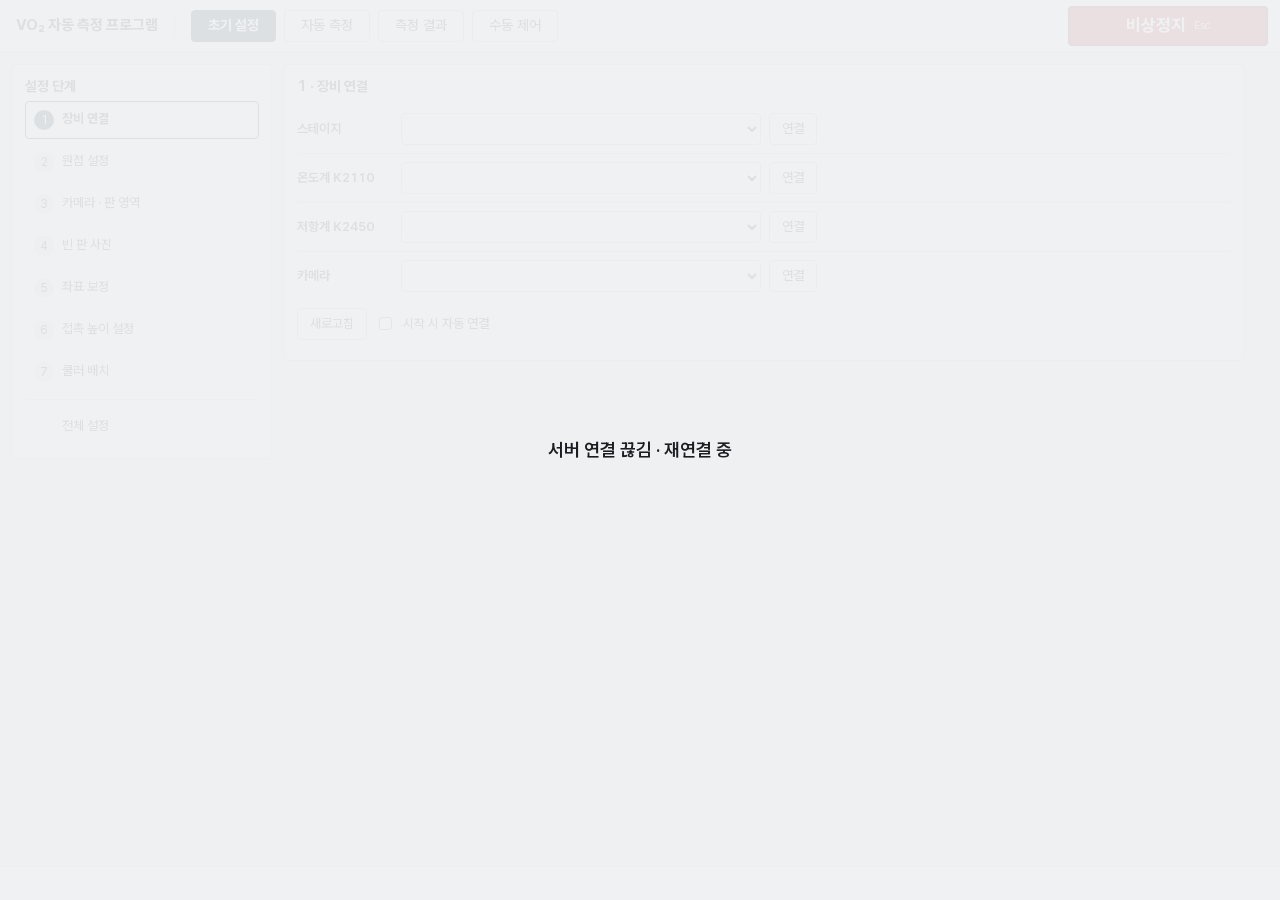
==== commit 678acab9: "v3 릴레이 배선 변경(송풍 · 열선 · 쿨러 3묶음) · 가열 속도 제어 · 수동 제어 탭 · 시험 시간 기준 - 릴레이 역할 설정: heater_fan_relay(R1) · h" ====
--- a/ui/index.html
+++ b/ui/index.html
@@ -16,7 +16,7 @@
       <button class="tab on" type="button" data-tab="prep">초기 설정</button>
       <button class="tab" type="button" data-tab="measure">자동 측정</button>
       <button class="tab" type="button" data-tab="results">측정 결과</button>
-      <button class="tab" type="button" data-tab="manual">수동 측정</button>
+      <button class="tab" type="button" data-tab="manual">수동 제어</button>
     </nav>
     <button id="estop" type="button">비상정지<small>Esc</small></button>
   </header>
--- a/ui/app.css
+++ b/ui/app.css
@@ -121,7 +121,7 @@
 .photo-in svg { position: absolute; inset: 0; width: 100%; height: 100%; overflow: visible; }
 .photo-note { position: absolute; inset: 0; display: flex; align-items: center; justify-content: center; text-align: center; padding: 12px; color: var(--ink2); }
 
-/* ---- 이동(조그) 부품: 수동 측정 탭과 초기 설정 단계가 같이 쓴다 ---- */
+/* ---- 이동(조그) 부품: 수동 제어 탭과 초기 설정 단계가 같이 쓴다 ---- */
 .jog { display: flex; flex-direction: column; gap: 8px; }
 .steps { display: flex; gap: 4px; align-items: center; }
 .steps .btn { padding: 0 12px; min-width: 44px; }
@@ -180,23 +180,28 @@
 .devrow .resp { font-size: 12px; color: var(--ink2); min-width: 0; overflow: hidden; text-overflow: ellipsis; white-space: nowrap; }
 .devrow .stt { display: flex; align-items: center; gap: 8px; }
 
-/* ---- 수동 측정 탭: 왼쪽(카메라 · 이동) 440~640 / 가운데(수동 측정 · 릴레이 시험) 400 고정 / 오른쪽(직접 명령) 나머지(340 이상) ---- */
-#tab-manual { display: grid; grid-template-columns: minmax(440px, 640px) 400px minmax(340px, 1fr); grid-template-rows: minmax(0, 1fr); align-items: start; }
+/* ---- 수동 제어 탭: 2열. 왼쪽(카메라 · 이동) 남는 폭 전부(520 이상) / 오른쪽(수동 측정 · 릴레이 시험 · 직접 명령) 460~600.
+   카메라 사진은 왼쪽 열의 남는 높이를 다 쓴다(이동 패널은 조그 옆에 좌표 이동을 놓아 낮게). 오른쪽 열이 넘치면 그 열 안에서만 스크롤 ---- */
+#tab-manual { display: grid; grid-template-columns: minmax(520px, 1fr) minmax(460px, 600px); grid-template-rows: minmax(0, 1fr); align-items: start; }
 #man-left { align-self: stretch; }
-#man-cam { flex: 0 1 auto; }
+#man-cam { flex: 1 1 0; min-height: 0; }
 #man-move { flex: none; }
-#preview-box { aspect-ratio: 4 / 3; width: 100%; flex: 0 1 auto; min-height: 120px; }
+#preview-box { min-height: 160px; }
+.move-body { display: flex; gap: 16px; align-items: flex-start; flex-wrap: wrap; }
+.move-side { display: flex; flex-direction: column; gap: 8px; }
+#man-right { align-self: stretch; overflow-y: auto; }
 .big { font-size: 22px; font-weight: 700; width: 150px; flex: none; }
 .reading { display: flex; align-items: center; gap: 12px; }
-.reading .lbl { width: 88px; color: var(--ink2); font-size: 12px; flex: none; }
+.reading .lbl, #man-right .lbl { width: 88px; color: var(--ink2); font-size: 12px; flex: none; }
 .relays { display: grid; grid-template-columns: repeat(3, 96px); gap: 4px; }
 .relays .btn { width: 96px; height: 40px; padding: 0; }
-#man-right { align-self: stretch; }
-#cmd-log { overflow-y: auto; background: #F7F8F9; border: 1px solid var(--line); border-radius: 4px; padding: 8px; font-family: Consolas, "맑은 고딕", monospace; font-size: 12px; white-space: pre-wrap; word-break: break-all; }
+#man-right .relays { display: flex; flex-wrap: wrap; }
+#cmd-log { height: 88px; flex: none; overflow-y: auto; background: #F7F8F9; border: 1px solid var(--line); border-radius: 4px; padding: 4px 8px; font-family: Consolas, "맑은 고딕", monospace; font-size: 12px; line-height: 16px; white-space: pre-wrap; word-break: break-all; }   /* 최근 5줄 */
 #cmd-log .tx { color: var(--ink2); } #cmd-log .rx { color: var(--ink); } #cmd-log .er { color: var(--err-ink); }
-.quick { display: flex; flex-wrap: wrap; gap: 4px; }
+.quick { display: flex; flex-wrap: nowrap; gap: 4px; flex: none; }
 .quick .btn { height: 28px; font-size: 12px; padding: 0 8px; }
-#man-right select { width: 160px; }
+#man-cmd select { width: 160px; }
+#man-cmd input::placeholder { font-family: "Pretendard", "맑은 고딕", "Malgun Gothic", sans-serif; }     /* 안내 글은 화면 글꼴(고정폭이면 한글 자간이 벌어진다) */
 
 /* ---- 자동 측정 탭: 왼쪽 "판"은 내용에 맞춘 폭(판 사진 한 변 + 12 + 순서 표 260 + 안쪽 여백 - JS layoutPlate 가 정한다) /
         오른쪽 "샘플"(그래프)이 남는 폭을 전부 가져간다(440px 이상) ---- */
@@ -241,6 +246,7 @@
 .reclist { overflow-y: auto; border: 1px solid var(--line); border-radius: 4px; min-height: 80px; }
 .rec { padding: 4px 8px; cursor: pointer; border-bottom: 1px solid #ECEEF0; white-space: nowrap; overflow: hidden; text-overflow: ellipsis; }
 .rec:hover { background: #F7F8F9; }
+.reclist .empty { padding: 8px; }                                   /* 기록이 없을 때 안내 글이 테두리에 붙지 않게 */
 .rec.on { background: #E9EDF1; font-weight: 600; }
 .h4 { margin: 4px 0 0; font-size: 13px; font-weight: 700; }
 .picklist { display: flex; flex-direction: column; gap: 4px; max-height: 40%; overflow-y: auto; }
